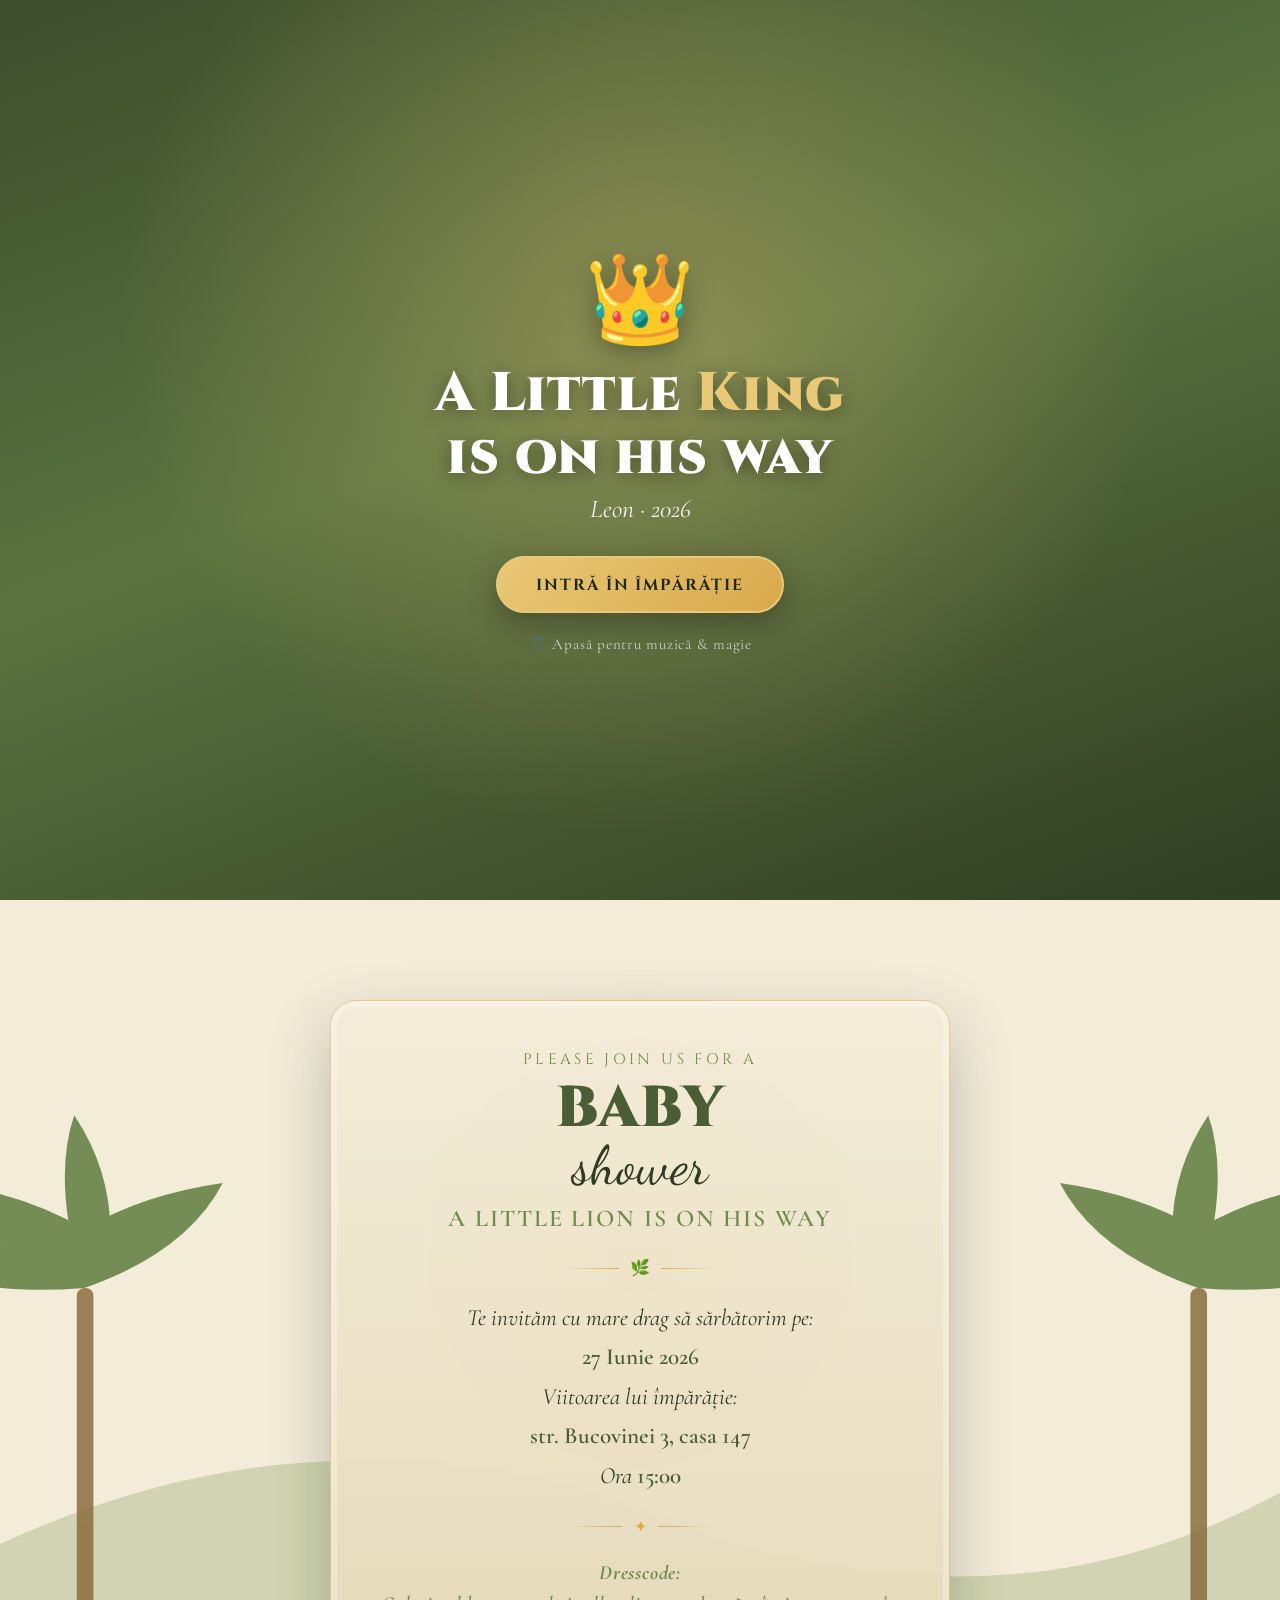
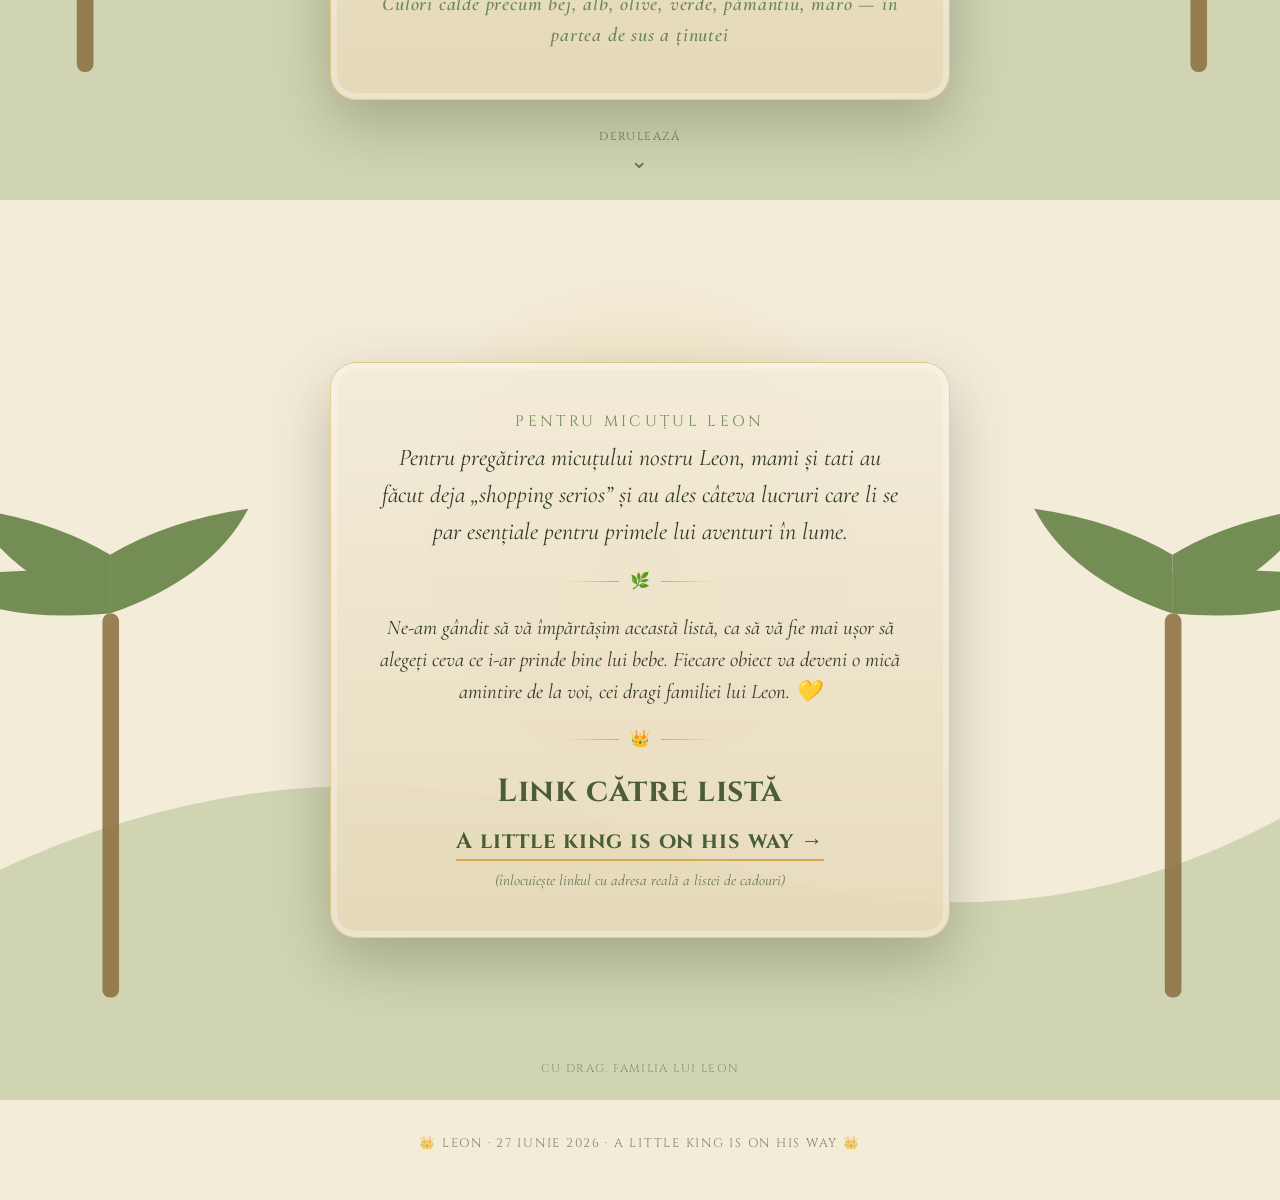
==== leon/index.html @ 8ab45118 "Move Leon baby shower page into standalone leon/ folder Self-contained landing page, independent of " ====
<!DOCTYPE html>
<html lang="ro">
<head>
<meta charset="UTF-8" />
<meta name="viewport" content="width=device-width, initial-scale=1.0" />
<title>👑 A Little King is on his way — Leon</title>
<meta name="description" content="Invitație Baby Shower — Un mic rege este pe drum. Leon." />
<link rel="preconnect" href="https://fonts.googleapis.com" />
<link rel="preconnect" href="https://fonts.gstatic.com" crossorigin />
<link href="https://fonts.googleapis.com/css2?family=Cinzel:wght@500;700;900&family=Cormorant+Garamond:ital,wght@0,400;0,500;0,600;1,400;1,500&family=Dancing+Script:wght@600;700&display=swap" rel="stylesheet" />
<style>
  :root{
    --green-deep:#4a5d34;
    --green:#6f8a4e;
    --green-soft:#8ba368;
    --gold:#d8a94a;
    --gold-soft:#e9c878;
    --cream:#f3ecd9;
    --cream-2:#efe6cf;
    --beige:#e6d9ba;
    --ink:#2f3a24;
    --leaf:#5f7d3f;
  }
  *{margin:0;padding:0;box-sizing:border-box}
  html{scroll-behavior:smooth}
  body{
    font-family:"Cormorant Garamond",Georgia,serif;
    color:var(--ink);
    background:var(--cream);
    overflow-x:hidden;
  }
  /* ---------- ENTER / LOADER OVERLAY ---------- */
  #enter{
    position:fixed;inset:0;z-index:1000;
    display:flex;flex-direction:column;align-items:center;justify-content:center;
    text-align:center;padding:2rem;
    background:
      radial-gradient(circle at 50% 35%, rgba(233,200,120,.35), transparent 60%),
      linear-gradient(160deg,#3c4d2c 0%, #5b7340 45%, #2f3d22 100%);
    color:#fff;cursor:pointer;
    transition:opacity 1.1s ease, visibility 1.1s ease;
  }
  #enter.hidden{opacity:0;visibility:hidden}
  #enter .crown{font-size:clamp(3rem,9vw,5.5rem);filter:drop-shadow(0 6px 14px rgba(0,0,0,.35));animation:float 4s ease-in-out infinite}
  #enter h1{
    font-family:"Cinzel",serif;font-weight:900;
    font-size:clamp(1.9rem,6vw,3.4rem);line-height:1.15;letter-spacing:.02em;
    margin:.6rem 0 .3rem;text-shadow:0 3px 18px rgba(0,0,0,.4);
  }
  #enter h1 .gold{color:var(--gold-soft)}
  #enter p.sub{font-size:clamp(1.1rem,3.4vw,1.6rem);opacity:.92;font-style:italic;margin-bottom:2rem}
  #enter .btn{
    font-family:"Cinzel",serif;font-weight:700;letter-spacing:.12em;
    font-size:clamp(.85rem,2.4vw,1rem);text-transform:uppercase;
    padding:.95rem 2.4rem;border:2px solid var(--gold-soft);border-radius:50px;
    color:#1f2a16;background:linear-gradient(135deg,var(--gold-soft),var(--gold));
    box-shadow:0 10px 30px rgba(0,0,0,.3);transition:transform .3s, box-shadow .3s;
  }
  #enter .btn:hover{transform:translateY(-3px) scale(1.03);box-shadow:0 16px 40px rgba(0,0,0,.4)}
  #enter .hint{margin-top:1.4rem;font-size:.95rem;opacity:.7;letter-spacing:.05em}

  /* ---------- MUSIC TOGGLE ---------- */
  #musicBtn{
    position:fixed;top:18px;right:18px;z-index:900;
    width:52px;height:52px;border-radius:50%;border:1.5px solid rgba(255,255,255,.5);
    background:linear-gradient(135deg,var(--green),var(--green-deep));
    color:#fff;font-size:1.3rem;cursor:pointer;display:none;
    align-items:center;justify-content:center;
    box-shadow:0 6px 18px rgba(0,0,0,.25);transition:transform .3s;
  }
  #musicBtn:hover{transform:scale(1.08)}
  #musicBtn.spin .ico{animation:spin 6s linear infinite}
  @keyframes spin{to{transform:rotate(360deg)}}

  /* ---------- SLIDES ---------- */
  .deck{scroll-snap-type:y proximity}
  .slide{
    position:relative;min-height:100vh;
    display:flex;align-items:center;justify-content:center;
    padding:5rem 1.2rem;scroll-snap-align:start;overflow:hidden;
  }
  .slide .bg-leaves{position:absolute;inset:0;width:100%;height:100%;z-index:0;pointer-events:none}
  .card{
    position:relative;z-index:3;width:min(620px,94vw);
    background:linear-gradient(180deg, rgba(243,236,217,.92), rgba(230,217,186,.92));
    border:1px solid rgba(216,169,74,.45);
    border-radius:26px;
    box-shadow:0 24px 60px rgba(47,58,36,.28), inset 0 0 0 6px rgba(255,255,255,.25);
    padding:clamp(1.8rem,5vw,3rem);text-align:center;
    backdrop-filter:blur(2px);
  }
  /* reveal animation */
  .reveal{opacity:0;transform:translateY(48px) scale(.97);transition:opacity 1s ease, transform 1.1s cubic-bezier(.2,.8,.2,1)}
  .reveal.in{opacity:1;transform:none}

  /* sun glow behind */
  .sun{position:absolute;top:8%;left:50%;transform:translateX(-50%);
    width:min(560px,90vw);height:min(560px,90vw);border-radius:50%;z-index:1;
    background:radial-gradient(circle, rgba(233,200,120,.55) 0%, rgba(233,200,120,.18) 45%, transparent 70%);
    filter:blur(2px)}

  /* ---------- TYPOGRAPHY ---------- */
  .eyebrow{font-family:"Cinzel",serif;letter-spacing:.22em;text-transform:uppercase;
    font-size:clamp(.7rem,2.6vw,.95rem);color:var(--green);margin-bottom:.4rem}
  h2.title{font-family:"Cinzel",serif;font-weight:900;color:var(--green-deep);
    font-size:clamp(1.7rem,6vw,2.8rem);line-height:1.1;letter-spacing:.01em}
  .script{font-family:"Dancing Script",cursive;color:var(--ink);
    font-size:clamp(2rem,8vw,3.4rem);line-height:.9;margin:.1rem 0 .6rem}
  .lead{font-size:clamp(1.15rem,3.6vw,1.5rem);line-height:1.55;color:var(--ink)}
  .lead.green{color:var(--green);font-weight:600;letter-spacing:.04em}
  .meta{font-style:italic;font-size:clamp(1.1rem,3.4vw,1.45rem);line-height:1.7;margin-top:1rem}
  .meta strong{font-style:normal;font-weight:600;color:var(--green-deep)}
  .divider{display:flex;align-items:center;justify-content:center;gap:.7rem;margin:1.3rem 0;color:var(--gold)}
  .divider::before,.divider::after{content:"";height:1px;width:54px;background:linear-gradient(90deg,transparent,var(--gold))}
  .divider::after{transform:scaleX(-1)}

  .kingline{font-family:"Cinzel",serif;font-weight:700;color:var(--green-deep);
    font-size:clamp(1.3rem,4.6vw,2rem);letter-spacing:.02em;margin:.4rem 0}
  .kingline .crown{font-size:1.05em}

  a.list-link{
    display:inline-block;margin-top:.4rem;
    font-family:"Cinzel",serif;font-weight:700;letter-spacing:.04em;
    font-size:clamp(1.05rem,3.6vw,1.4rem);
    color:var(--green-deep);text-decoration:none;
    border-bottom:2px solid var(--gold);padding-bottom:3px;
    transition:color .3s, border-color .3s, transform .3s;
  }
  a.list-link:hover{color:var(--gold);border-color:var(--green);transform:translateY(-2px)}
  .note{font-size:.95rem;color:#6b7355;margin-top:.6rem;font-style:italic}

  /* circle of life subtitle */
  .col{font-style:italic;color:var(--green-soft);font-size:clamp(1rem,3.4vw,1.35rem);
    letter-spacing:.06em;margin-top:.5rem}

  /* scroll cue */
  .cue{position:absolute;bottom:24px;left:50%;transform:translateX(-50%);z-index:5;
    color:var(--green-deep);text-align:center;font-family:"Cinzel",serif;letter-spacing:.12em;
    font-size:.72rem;text-transform:uppercase;opacity:.8;animation:bob 2.2s ease-in-out infinite}
  .cue .chev{display:block;font-size:1.4rem;margin-top:2px}

  /* dot nav */
  #dots{position:fixed;right:16px;top:50%;transform:translateY(-50%);z-index:850;
    display:flex;flex-direction:column;gap:12px}
  #dots button{width:11px;height:11px;border-radius:50%;border:1.5px solid var(--green-deep);
    background:transparent;cursor:pointer;padding:0;transition:all .3s}
  #dots button.active{background:var(--gold);border-color:var(--gold);transform:scale(1.25)}

  /* footer */
  .foot{text-align:center;padding:2.2rem 1rem 3rem;color:var(--green-deep);
    font-family:"Cinzel",serif;letter-spacing:.14em;font-size:.78rem;text-transform:uppercase;opacity:.7}

  /* floating particles */
  .particle{position:fixed;top:-30px;z-index:600;pointer-events:none;opacity:.7;will-change:transform}

  /* lion cub */
  .cub{width:min(260px,62vw);margin:.4rem auto .2rem;display:block;filter:drop-shadow(0 14px 22px rgba(47,58,36,.25))}
  .cub .breathe{transform-origin:center;animation:breathe 5s ease-in-out infinite}

  @keyframes float{0%,100%{transform:translateY(0)}50%{transform:translateY(-12px)}}
  @keyframes bob{0%,100%{transform:translateX(-50%) translateY(0)}50%{transform:translateX(-50%) translateY(7px)}}
  @keyframes breathe{0%,100%{transform:scale(1)}50%{transform:scale(1.025)}}

  @media (prefers-reduced-motion: reduce){
    *{animation:none!important;transition:none!important}
    .reveal{opacity:1;transform:none}
  }
</style>
</head>
<body>

<!-- ================= ENTER OVERLAY ================= -->
<div id="enter">
  <div class="crown">👑</div>
  <h1>A Little <span class="gold">King</span><br>is on his way</h1>
  <p class="sub">Leon · 2026</p>
  <button class="btn" id="enterBtn">Intră în împărăție</button>
  <div class="hint">🎵 Apasă pentru muzică &amp; magie</div>
</div>

<!-- ================= MUSIC TOGGLE ================= -->
<button id="musicBtn" title="Muzică pornit/oprit"><span class="ico">🎵</span></button>

<!-- hidden youtube player -->
<div id="ytWrap" style="position:fixed;width:1px;height:1px;left:-9999px;top:-9999px;overflow:hidden">
  <div id="player"></div>
</div>

<!-- ================= DOT NAV ================= -->
<nav id="dots" aria-label="Navigare">
  <button data-go="0" class="active" aria-label="Slide 1"></button>
  <button data-go="1" aria-label="Slide 2"></button>
  <button data-go="2" aria-label="Slide 3"></button>
</nav>

<main class="deck">

  <!-- ============ SLIDE 1 — HERO / LION CUB ============ -->
  <section class="slide" id="s1">
    <div class="sun"></div>
    <svg class="bg-leaves" viewBox="0 0 1000 1000" preserveAspectRatio="xMidYMax slice" aria-hidden="true">
      <!-- mountains -->
      <path d="M0 760 Q220 600 440 720 T1000 690 V1000 H0Z" fill="#cdd9b4" opacity=".55"/>
      <path d="M0 830 Q260 700 520 800 T1000 780 V1000 H0Z" fill="#aebd8b" opacity=".55"/>
      <!-- palms left -->
      <g fill="#5f7d3f" opacity=".9">
        <rect x="120" y="560" width="14" height="320" rx="7" fill="#8a6e3e"/>
        <path d="M127 560 q-90 -30 -120 -90 q70 10 120 40 z"/>
        <path d="M127 560 q90 -30 120 -90 q-70 10 -120 40 z"/>
        <path d="M127 560 q-110 10 -150 -30 q80 -10 150 -5 z"/>
        <path d="M127 560 q110 10 150 -30 q-80 -10 -150 -5 z"/>
        <path d="M127 560 q-30 -90 -10 -150 q40 60 30 130 z"/>
      </g>
      <!-- palms right -->
      <g fill="#5f7d3f" opacity=".9">
        <rect x="868" y="560" width="14" height="320" rx="7" fill="#8a6e3e"/>
        <path d="M875 560 q-90 -30 -120 -90 q70 10 120 40 z"/>
        <path d="M875 560 q90 -30 120 -90 q-70 10 -120 40 z"/>
        <path d="M875 560 q-110 10 -150 -30 q80 -10 150 -5 z"/>
        <path d="M875 560 q110 10 150 -30 q-80 -10 -150 -5 z"/>
        <path d="M875 560 q30 -90 10 -150 q-40 60 -30 130 z"/>
      </g>
    </svg>

    <div class="card reveal" data-rev>
      <p class="eyebrow">Naaa · Sowenya · Mamabeatseebaba</p>

      <!-- cute lion cub -->
      <svg class="cub" viewBox="0 0 200 200" aria-label="Pui de leu">
        <g class="breathe">
          <!-- mane -->
          <g fill="#d8a94a">
            <circle cx="100" cy="95" r="78"/>
          </g>
          <g fill="#c8993b">
            <circle cx="100" cy="95" r="78"/>
            <g>
              <circle cx="100" cy="20" r="15"/><circle cx="135" cy="28" r="15"/><circle cx="162" cy="55" r="15"/>
              <circle cx="178" cy="92" r="15"/><circle cx="170" cy="130" r="15"/><circle cx="145" cy="160" r="15"/>
              <circle cx="100" cy="172" r="15"/><circle cx="55" cy="160" r="15"/><circle cx="30" cy="130" r="15"/>
              <circle cx="22" cy="92" r="15"/><circle cx="38" cy="55" r="15"/><circle cx="65" cy="28" r="15"/>
            </g>
          </g>
          <!-- ears -->
          <circle cx="55" cy="60" r="20" fill="#e9c878"/>
          <circle cx="145" cy="60" r="20" fill="#e9c878"/>
          <circle cx="55" cy="60" r="11" fill="#d98c6a"/>
          <circle cx="145" cy="60" r="11" fill="#d98c6a"/>
          <!-- face -->
          <circle cx="100" cy="100" r="56" fill="#f0c95f"/>
          <!-- cheeks/muzzle -->
          <ellipse cx="100" cy="120" rx="40" ry="32" fill="#fbeec3"/>
          <circle cx="78" cy="112" r="9" fill="#f3c08a" opacity=".7"/>
          <circle cx="122" cy="112" r="9" fill="#f3c08a" opacity=".7"/>
          <!-- eyes -->
          <circle cx="80" cy="92" r="11" fill="#3a2a18"/>
          <circle cx="120" cy="92" r="11" fill="#3a2a18"/>
          <circle cx="83" cy="88" r="3.4" fill="#fff"/>
          <circle cx="123" cy="88" r="3.4" fill="#fff"/>
          <!-- nose + mouth -->
          <path d="M92 110 h16 l-8 9 z" fill="#7a4a30"/>
          <path d="M100 119 v7 M100 126 q-9 7 -18 2 M100 126 q9 7 18 2" fill="none" stroke="#7a4a30" stroke-width="2.4" stroke-linecap="round"/>
          <!-- whisker dots -->
          <g fill="#b98a55"><circle cx="70" cy="120" r="1.6"/><circle cx="66" cy="127" r="1.6"/><circle cx="130" cy="120" r="1.6"/><circle cx="134" cy="127" r="1.6"/></g>
        </g>
      </svg>

      <p class="col">„Circle of Life” începe aici</p>
      <div class="divider">🦁</div>
      <h2 class="title">Un mic rege<br>este pe drum</h2>
      <p class="kingline"><span class="crown">👑</span> A Little King is on his way</p>
    </div>

    <div class="cue">Derulează<br><span class="chev">⌄</span></div>
  </section>

  <!-- ============ SLIDE 2 — INVITATION ============ -->
  <section class="slide" id="s2">
    <div class="sun"></div>
    <svg class="bg-leaves" viewBox="0 0 1000 1000" preserveAspectRatio="xMidYMax slice" aria-hidden="true">
      <path d="M0 800 Q260 680 520 780 T1000 760 V1000 H0Z" fill="#aebd8b" opacity=".5"/>
      <g fill="#5f7d3f" opacity=".85">
        <rect x="60" y="600" width="13" height="300" rx="6" fill="#8a6e3e"/>
        <path d="M66 600 q-80 -28 -108 -82 q63 9 108 36 z"/>
        <path d="M66 600 q80 -28 108 -82 q-63 9 -108 36 z"/>
        <path d="M66 600 q-100 8 -135 -28 q72 -9 135 -4 z"/>
        <path d="M66 600 q-26 -82 -8 -135 q36 54 26 118 z"/>
      </g>
      <g fill="#5f7d3f" opacity=".85">
        <rect x="930" y="600" width="13" height="300" rx="6" fill="#8a6e3e"/>
        <path d="M936 600 q-80 -28 -108 -82 q63 9 108 36 z"/>
        <path d="M936 600 q80 -28 108 -82 q-63 9 -108 36 z"/>
        <path d="M936 600 q100 8 135 -28 q-72 -9 -135 -4 z"/>
        <path d="M936 600 q26 -82 8 -135 q-36 54 -26 118 z"/>
      </g>
    </svg>

    <div class="card reveal" data-rev>
      <p class="eyebrow">Please join us for a</p>
      <h2 class="title" style="font-size:clamp(2.4rem,9vw,3.6rem)">BABY</h2>
      <p class="script">shower</p>
      <p class="lead green" style="text-transform:uppercase;letter-spacing:.08em">A little lion is on his way</p>
      <div class="divider">🌿</div>
      <p class="meta">
        Te invităm cu mare drag să sărbătorim pe:<br>
        <strong>27 Iunie 2026</strong><br>
        Viitoarea lui împărăție:<br><strong>str. Bucovinei 3, casa 147</strong><br>
        Ora <strong>15:00</strong>
      </p>
      <div class="divider">✦</div>
      <p class="lead green" style="font-style:italic;font-size:clamp(1rem,3.2vw,1.25rem)">
        <strong style="font-weight:700">Dresscode:</strong><br>
        Culori calde precum bej, alb, olive, verde, pământiu, maro — în partea de sus a ținutei
      </p>
    </div>
    <div class="cue">Derulează<br><span class="chev">⌄</span></div>
  </section>

  <!-- ============ SLIDE 3 — GIFT LIST ============ -->
  <section class="slide" id="s3">
    <div class="sun"></div>
    <svg class="bg-leaves" viewBox="0 0 1000 1000" preserveAspectRatio="xMidYMax slice" aria-hidden="true">
      <path d="M0 820 Q260 700 520 800 T1000 780 V1000 H0Z" fill="#aebd8b" opacity=".5"/>
      <g fill="#5f7d3f" opacity=".85">
        <rect x="80" y="620" width="13" height="300" rx="6" fill="#8a6e3e"/>
        <path d="M86 620 q-80 -28 -108 -82 q63 9 108 36 z"/>
        <path d="M86 620 q80 -28 108 -82 q-63 9 -108 36 z"/>
        <path d="M86 620 q-100 8 -135 -28 q72 -9 135 -4 z"/>
      </g>
      <g fill="#5f7d3f" opacity=".85">
        <rect x="910" y="620" width="13" height="300" rx="6" fill="#8a6e3e"/>
        <path d="M916 620 q-80 -28 -108 -82 q63 9 108 36 z"/>
        <path d="M916 620 q80 -28 108 -82 q-63 9 -108 36 z"/>
        <path d="M916 620 q100 8 135 -28 q-72 -9 -135 -4 z"/>
      </g>
    </svg>

    <div class="card reveal" data-rev>
      <p class="eyebrow">Pentru micuțul Leon</p>
      <p class="lead" style="text-align:center;font-style:italic">
        Pentru pregătirea micuțului nostru Leon, mami și tati au făcut deja
        „shopping serios” și au ales câteva lucruri care li se par esențiale
        pentru primele lui aventuri în lume.
      </p>
      <div class="divider">🌿</div>
      <p class="lead" style="font-style:italic;font-size:clamp(1.05rem,3.2vw,1.3rem)">
        Ne-am gândit să vă împărtășim această listă, ca să vă fie mai ușor să
        alegeți ceva ce i-ar prinde bine lui bebe. Fiecare obiect va deveni o
        mică amintire de la voi, cei dragi familiei lui Leon. 💛
      </p>
      <div class="divider">👑</div>
      <p class="kingline">Link către listă</p>
      <!-- TODO: înlocuiește href="#" cu linkul real al listei de cadouri -->
      <a class="list-link" href="#" target="_blank" rel="noopener">A little king is on his way →</a>
      <p class="note">(înlocuiește linkul cu adresa reală a listei de cadouri)</p>
    </div>
    <div class="cue" style="opacity:.55">Cu drag, familia lui Leon</div>
  </section>

  <div class="foot">👑 Leon · 27 Iunie 2026 · A Little King is on his way 👑</div>
</main>

<script>
/* ---------------- ENTER + MUSIC (YouTube IFrame API) ---------------- */
var player, musicReady=false, isPlaying=false;
function onYouTubeIframeAPIReady(){
  player = new YT.Player('player',{
    height:'1',width:'1',
    videoId:'GibiNy4d4gc',
    playerVars:{autoplay:0,controls:0,loop:1,playlist:'GibiNy4d4gc',
                modestbranding:1,playsinline:1,rel:0},
    events:{
      'onReady':function(){ musicReady=true; },
      'onStateChange':function(e){
        if(e.data===YT.PlayerState.PLAYING){ isPlaying=true; updateMusicBtn(); }
        if(e.data===YT.PlayerState.PAUSED || e.data===YT.PlayerState.ENDED){ isPlaying=false; updateMusicBtn(); }
      }
    }
  });
}
(function loadYT(){
  var t=document.createElement('script');
  t.src="https://www.youtube.com/iframe_api";
  document.head.appendChild(t);
})();

var musicBtn=document.getElementById('musicBtn');
function updateMusicBtn(){
  musicBtn.querySelector('.ico').textContent = isPlaying ? '🎵' : '🔇';
  musicBtn.classList.toggle('spin', isPlaying);
}
function startMusic(){
  if(musicReady && player && player.playVideo){
    try{ player.unMute(); player.setVolume(45); player.playVideo(); }catch(e){}
  }
}
musicBtn.addEventListener('click',function(){
  if(!player) return;
  if(isPlaying){ player.pauseVideo(); } else { player.unMute(); player.playVideo(); }
});

var enter=document.getElementById('enter');
document.getElementById('enterBtn').addEventListener('click',function(e){ e.stopPropagation(); enterSite(); });
enter.addEventListener('click',enterSite);
function enterSite(){
  enter.classList.add('hidden');
  musicBtn.style.display='flex';
  startMusic();
  // retry once in case API not ready at click time
  setTimeout(startMusic,800);
  setTimeout(function(){ enter.style.display='none'; },1200);
}

/* ---------------- SCROLL REVEAL ---------------- */
var revs=document.querySelectorAll('[data-rev]');
var io=new IntersectionObserver(function(entries){
  entries.forEach(function(en){
    if(en.isIntersecting){ en.target.classList.add('in'); }
  });
},{threshold:.25});
revs.forEach(function(r){ r.classList.add('reveal'); io.observe(r); });

/* ---------------- DOT NAV + ACTIVE STATE ---------------- */
var slides=[document.getElementById('s1'),document.getElementById('s2'),document.getElementById('s3')];
var dots=document.querySelectorAll('#dots button');
dots.forEach(function(d){ d.addEventListener('click',function(){ slides[+d.dataset.go].scrollIntoView({behavior:'smooth'}); }); });
var navIO=new IntersectionObserver(function(entries){
  entries.forEach(function(en){
    if(en.isIntersecting){
      var i=slides.indexOf(en.target);
      dots.forEach(function(d,k){ d.classList.toggle('active',k===i); });
    }
  });
},{threshold:.5});
slides.forEach(function(s){ navIO.observe(s); });

/* ---------------- FLOATING PARTICLES (leaves & sparkles) ---------------- */
var emojis=['🌿','✨','🍃','👑','⭐'];
function spawn(){
  if(enter && !enter.classList.contains('hidden')) { return; }
  var p=document.createElement('div');
  p.className='particle';
  p.textContent=emojis[Math.floor(Math.random()*emojis.length)];
  var size=12+Math.random()*20;
  p.style.left=(Math.random()*100)+'vw';
  p.style.fontSize=size+'px';
  p.style.opacity=(.35+Math.random()*.4).toFixed(2);
  var dur=9+Math.random()*8;
  var drift=(Math.random()*120-60);
  p.animate([
    {transform:'translate(0,0) rotate(0deg)'},
    {transform:'translate('+drift+'px,'+(window.innerHeight+80)+'px) rotate('+(Math.random()*360)+'deg)'}
  ],{duration:dur*1000,easing:'linear'});
  document.body.appendChild(p);
  setTimeout(function(){ p.remove(); }, dur*1000+200);
}
setInterval(spawn,1400);
</script>
</body>
</html>
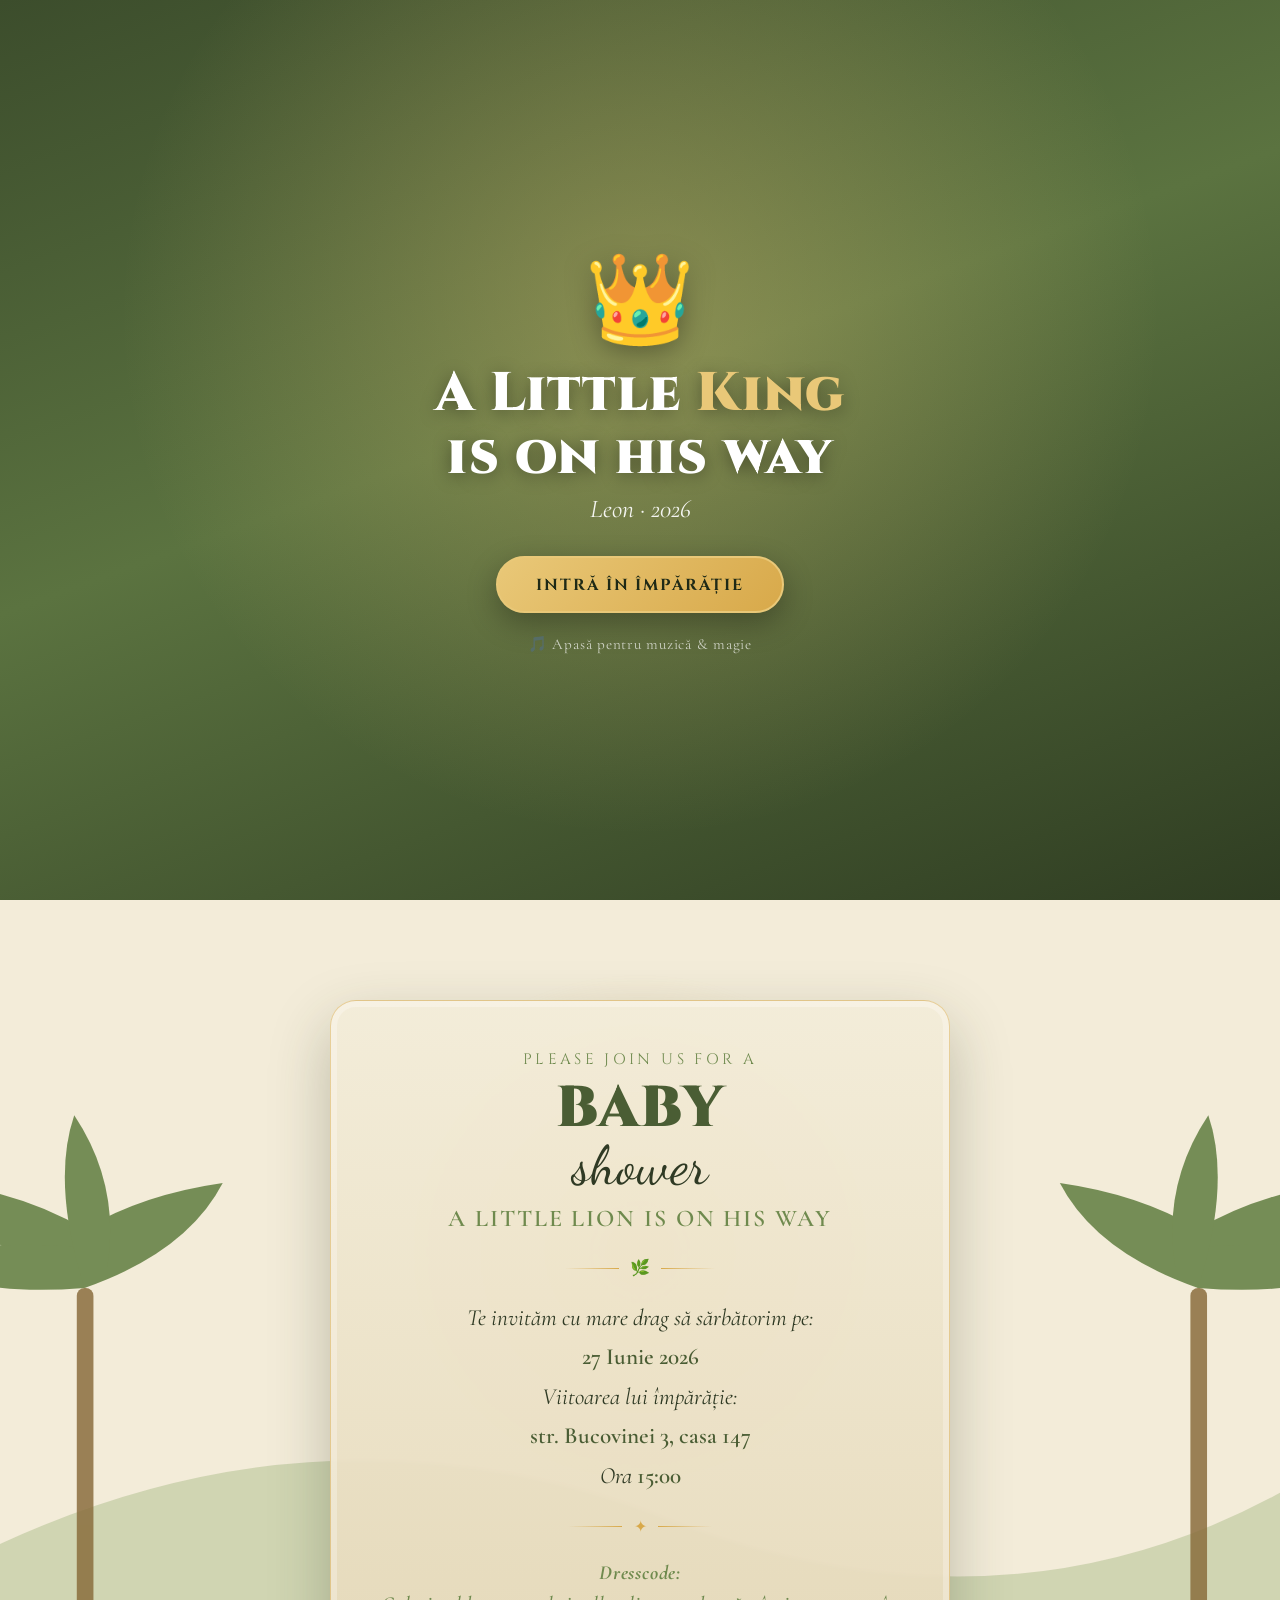
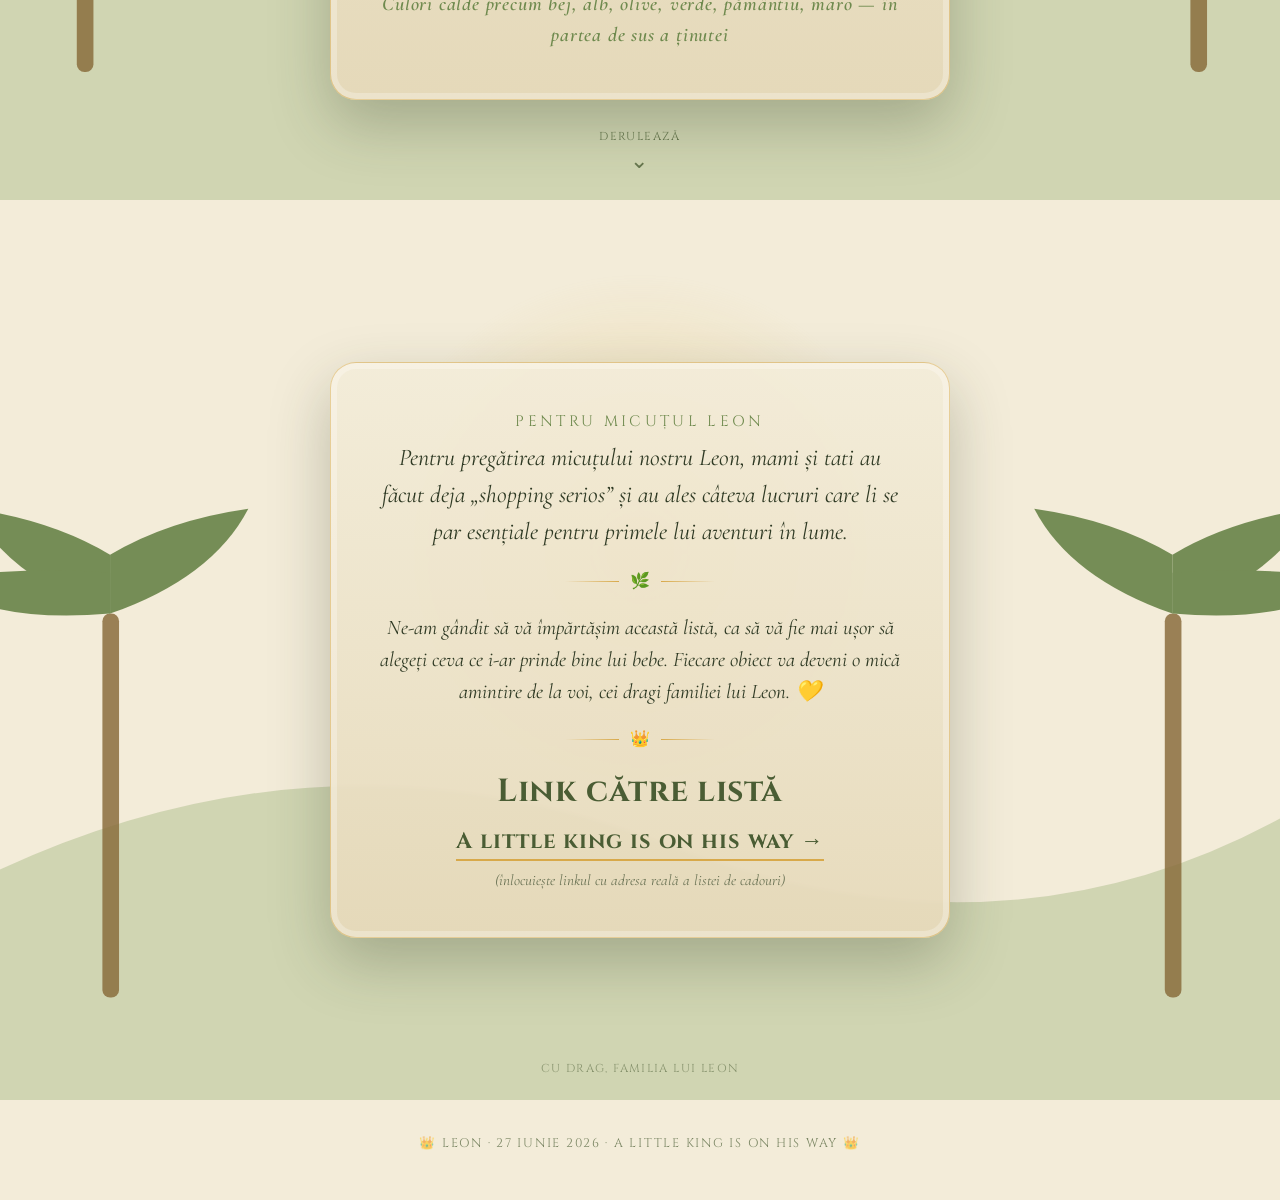
==== commit 37d04111: "Fix background music: render YT player on-screen, add retry + fallback - YouTube player kept visible" ====
--- a/leon/index.html
+++ b/leon/index.html
@@ -181,8 +181,9 @@
 <!-- ================= MUSIC TOGGLE ================= -->
 <button id="musicBtn" title="Muzică pornit/oprit"><span class="ico">🎵</span></button>
 
-<!-- hidden youtube player -->
-<div id="ytWrap" style="position:fixed;width:1px;height:1px;left:-9999px;top:-9999px;overflow:hidden">
+<!-- youtube player: kept on-screen but tiny & near-transparent so YouTube allows playback
+     (off-screen / 1x1 players get blocked by the autoplay policy) -->
+<div id="ytWrap" style="position:fixed;right:0;bottom:0;width:200px;height:120px;opacity:.01;pointer-events:none;z-index:-1;overflow:hidden">
   <div id="player"></div>
 </div>
 
@@ -362,19 +363,21 @@
 
 <script>
 /* ---------------- ENTER + MUSIC (YouTube IFrame API) ---------------- */
-var player, musicReady=false, isPlaying=false;
+var player, musicReady=false, isPlaying=false, wantMusic=false, ytFailed=false;
+var VIDEO_ID='GibiNy4d4gc';
 function onYouTubeIframeAPIReady(){
   player = new YT.Player('player',{
-    height:'1',width:'1',
-    videoId:'GibiNy4d4gc',
-    playerVars:{autoplay:0,controls:0,loop:1,playlist:'GibiNy4d4gc',
-                modestbranding:1,playsinline:1,rel:0},
+    height:'120',width:'200',
+    videoId:VIDEO_ID,
+    playerVars:{autoplay:0,controls:0,loop:1,playlist:VIDEO_ID,
+                modestbranding:1,playsinline:1,rel:0,origin:location.origin},
     events:{
-      'onReady':function(){ musicReady=true; },
+      'onReady':function(){ musicReady=true; if(wantMusic){ startMusic(); } },
       'onStateChange':function(e){
         if(e.data===YT.PlayerState.PLAYING){ isPlaying=true; updateMusicBtn(); }
         if(e.data===YT.PlayerState.PAUSED || e.data===YT.PlayerState.ENDED){ isPlaying=false; updateMusicBtn(); }
-      }
+      },
+      'onError':function(){ ytFailed=true; updateMusicBtn(); }
     }
   });
 }
@@ -386,17 +389,20 @@
 
 var musicBtn=document.getElementById('musicBtn');
 function updateMusicBtn(){
+  if(ytFailed){ musicBtn.querySelector('.ico').textContent='▶'; musicBtn.title='Deschide muzica pe YouTube'; musicBtn.classList.remove('spin'); return; }
   musicBtn.querySelector('.ico').textContent = isPlaying ? '🎵' : '🔇';
   musicBtn.classList.toggle('spin', isPlaying);
 }
 function startMusic(){
+  wantMusic=true;
   if(musicReady && player && player.playVideo){
     try{ player.unMute(); player.setVolume(45); player.playVideo(); }catch(e){}
   }
 }
 musicBtn.addEventListener('click',function(){
+  if(ytFailed){ window.open('https://www.youtube.com/watch?v='+VIDEO_ID,'_blank'); return; }
   if(!player) return;
-  if(isPlaying){ player.pauseVideo(); } else { player.unMute(); player.playVideo(); }
+  if(isPlaying){ player.pauseVideo(); } else { startMusic(); }
 });
 
 var enter=document.getElementById('enter');
@@ -406,8 +412,12 @@
   enter.classList.add('hidden');
   musicBtn.style.display='flex';
   startMusic();
-  // retry once in case API not ready at click time
-  setTimeout(startMusic,800);
+  // keep retrying in case the YT API isn't ready yet at click time
+  var tries=0, t=setInterval(function(){
+    tries++;
+    if(isPlaying || ytFailed || tries>20){ clearInterval(t); return; }
+    startMusic();
+  },500);
   setTimeout(function(){ enter.style.display='none'; },1200);
 }
 
